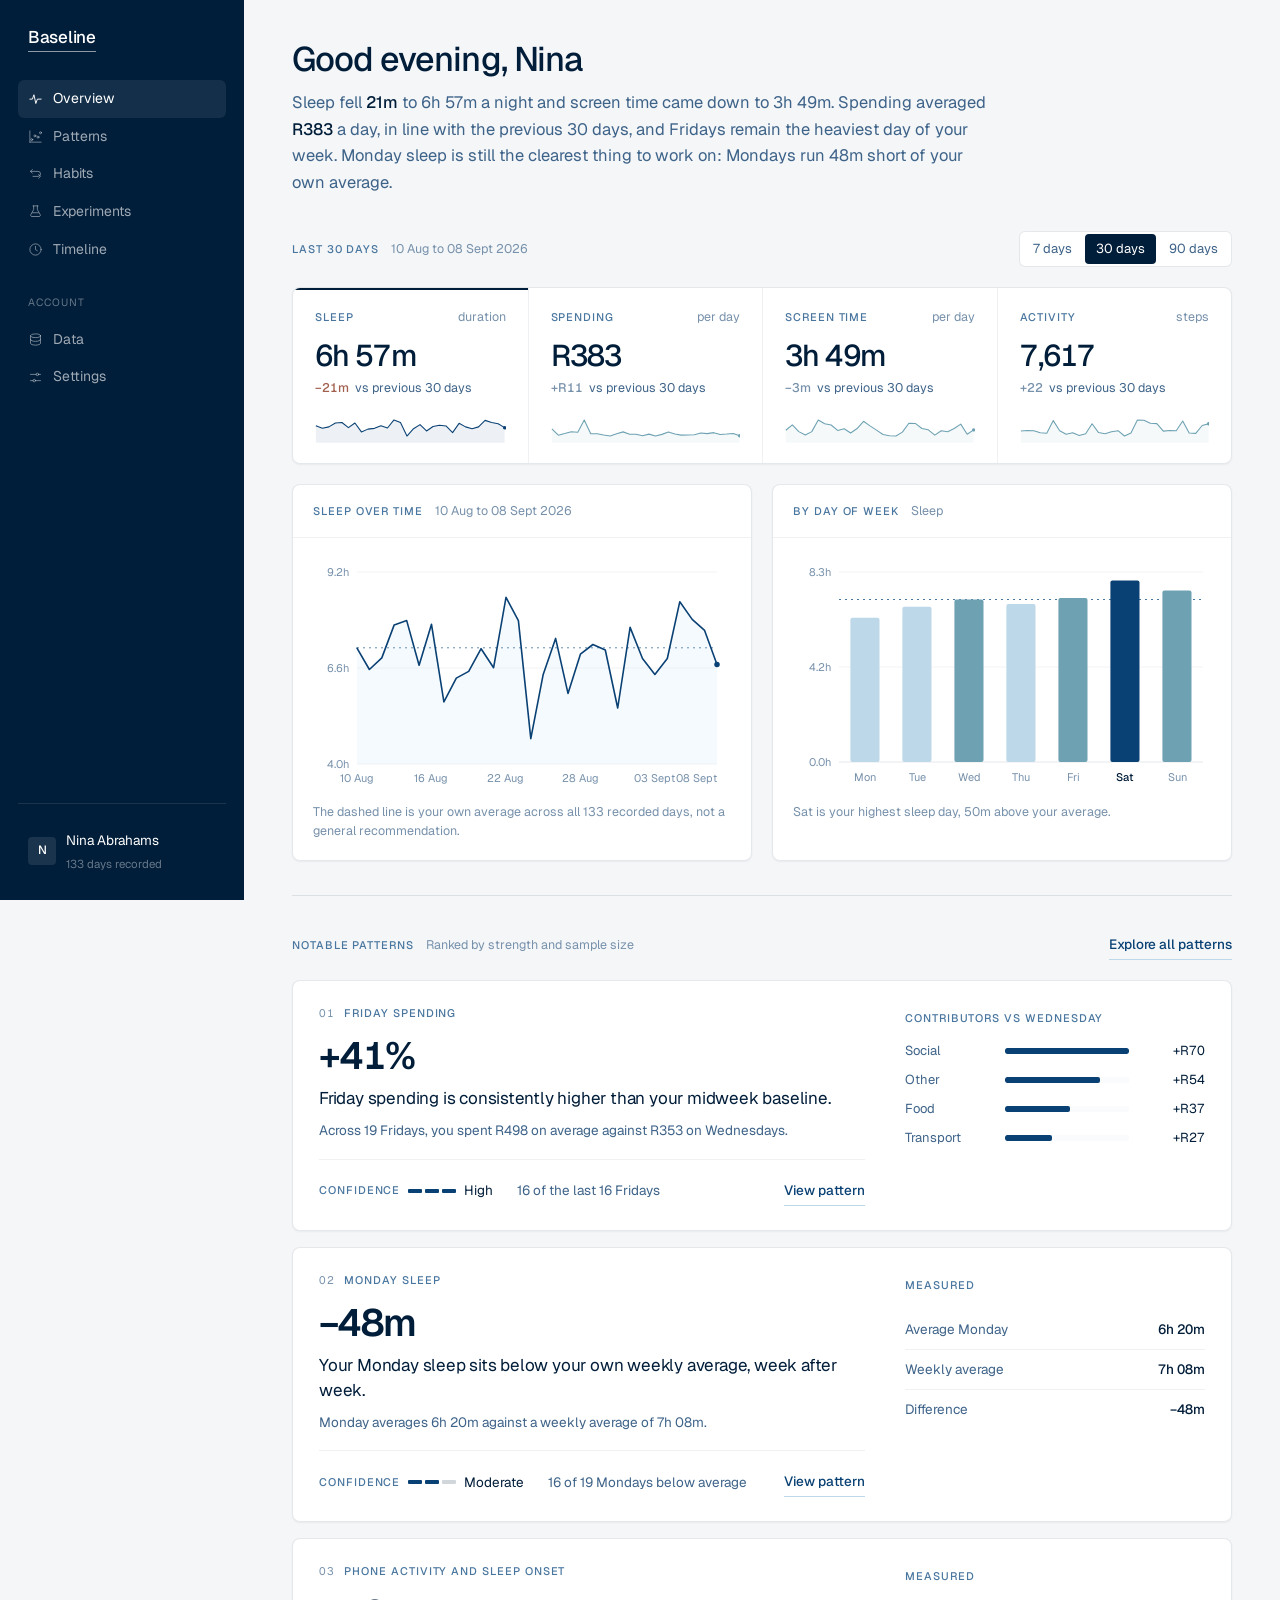
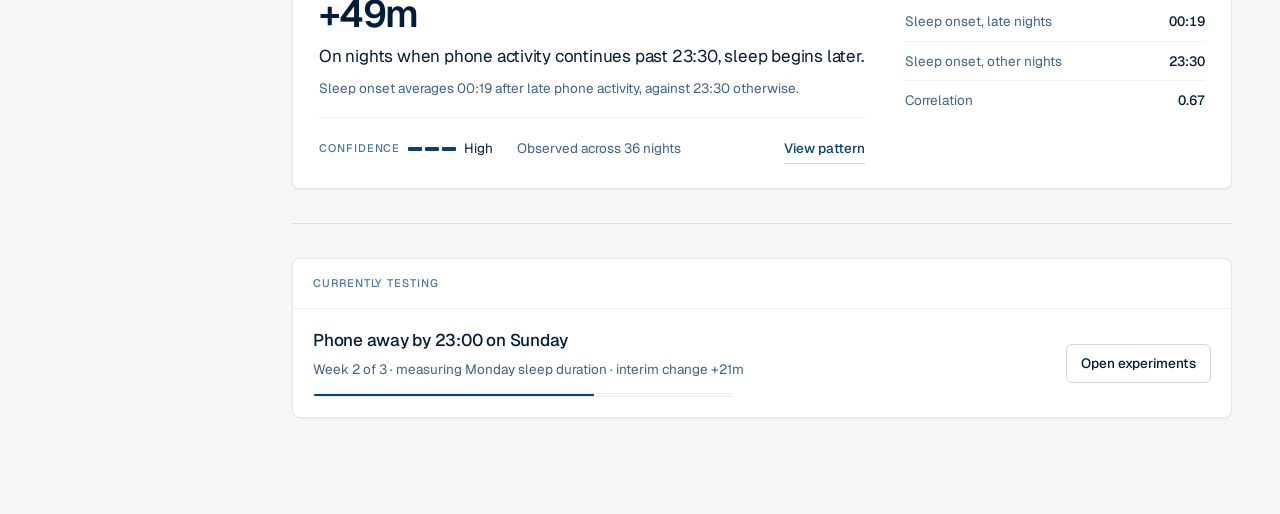
==== index.html @ b1efa405 "Remove AI dash formatting and update punctuation across application" ====
<!DOCTYPE html>
<html lang="en-ZA">
<head>
<meta charset="utf-8">
<meta name="viewport" content="width=device-width, initial-scale=1, viewport-fit=cover">
<title>Baseline</title>
<meta name="description" content="Baseline: a personal instrument for understanding your own behaviour.">
<meta name="theme-color" content="#001D39">
<link rel="icon" href="assets/favicon.svg" type="image/svg+xml">
<link rel="preconnect" href="https://fonts.googleapis.com">
<link rel="preconnect" href="https://fonts.gstatic.com" crossorigin>
<link href="https://fonts.googleapis.com/css2?family=Geist:wght@400;500;600;700&family=Inter:wght@400;500;600;700&display=swap" rel="stylesheet">
<link rel="stylesheet" href="css/tokens.css">
<link rel="stylesheet" href="css/base.css">
<link rel="stylesheet" href="css/components.css">
<link rel="stylesheet" href="css/responsive.css">
</head>
<body>
<a class="sr-only" href="#view">Skip to content</a>

<div class="app" id="app">
  <!-- navigation is inserted here -->
  <div class="workspace" id="workspace">
    <main class="view" id="view" tabindex="-1"></main>
  </div>
</div>

<script src="js/data.js"></script>
<script src="js/stats.js"></script>
<script src="js/charts.js"></script>
<script src="js/ui.js"></script>
<script src="js/views/overview.js"></script>
<script src="js/views/patterns.js"></script>
<script src="js/views/insight.js"></script>
<script src="js/views/habits.js"></script>
<script src="js/views/experiments.js"></script>
<script src="js/views/timeline.js"></script>
<script src="js/views/data.js"></script>
<script src="js/views/settings.js"></script>
<script src="js/app.js"></script>
</body>
</html>
---- css/tokens.css ----
/* Baseline: design tokens
 * One palette, one type family, four radii, two shadows.
 */

:root {
  /* Foundation ---------------------------------------------------------- */
  --navy:        #001D39;   /* navigation, primary text, strongest data */
  --deep:        #0A4174;   /* secondary strong, links, active states */
  --steel:       #49769F;   /* secondary text, axis labels */
  --teal:        #4E8EA2;   /* supporting data series */
  --mist:        #6EA2B3;   /* tertiary data, muted marks */
  --sky:         #7BBDE8;   /* primary chart accent, selection */
  --pale:        #BDD8E9;   /* fills, rest states, grid emphasis */

  /* Surfaces ------------------------------------------------------------ */
  --paper:       #F4F6F8;   /* workspace */
  --surface:     #FFFFFF;   /* panels */
  --surface-2:   #FAFBFC;   /* nested surfaces, table headers */
  --surface-ink: #001D39;   /* navigation shell */
  --surface-ink-2: #05294B; /* raised areas inside navigation */

  /* Text ---------------------------------------------------------------- */
  --text:        #001D39;
  --text-2:      #3E6389;
  --text-3:      #7791AB;
  --text-on-ink: #FFFFFF;
  --text-on-ink-2: rgba(255, 255, 255, 0.62);
  --text-on-ink-3: rgba(255, 255, 255, 0.40);

  /* Lines --------------------------------------------------------------- */
  --line:        rgba(0, 29, 57, 0.10);
  --line-soft:   rgba(0, 29, 57, 0.06);
  --line-strong: rgba(0, 29, 57, 0.18);
  --line-ink:    rgba(255, 255, 255, 0.10);

  /* Signal, used only for direction of change, never for decoration ----- */
  --signal-good: #2F7D6B;
  --signal-warn: #A2604E;

  /* Radii --------------------------------------------------------------- */
  --r-xs: 4px;
  --r-sm: 6px;
  --r-md: 8px;
  --r-lg: 10px;

  /* Depth --------------------------------------------------------------- */
  --shadow-1: 0 1px 2px rgba(0, 29, 57, 0.05);
  --shadow-2: 0 2px 10px rgba(0, 29, 57, 0.07);

  /* Spacing ------------------------------------------------------------- */
  --s1: 4px;  --s2: 8px;  --s3: 12px; --s4: 16px;
  --s5: 20px; --s6: 24px; --s7: 32px; --s8: 40px;
  --s9: 56px; --s10: 72px;

  /* Type ---------------------------------------------------------------- */
  --font: "Geist", "Inter", -apple-system, BlinkMacSystemFont, "Segoe UI", Roboto, Helvetica, Arial, sans-serif;

  /* Motion -------------------------------------------------------------- */
  --t-fast: 150ms cubic-bezier(0.2, 0, 0.2, 1);
  --t-base: 200ms cubic-bezier(0.2, 0, 0.2, 1);
  --t-slow: 250ms cubic-bezier(0.2, 0, 0.2, 1);

  /* Layout -------------------------------------------------------------- */
  --nav-w: 244px;
  --content-max: 1160px;
}

@media (prefers-reduced-motion: reduce) {
  :root { --t-fast: 1ms; --t-base: 1ms; --t-slow: 1ms; }
  * { animation: none !important; }
}
---- css/base.css ----
/* Baseline: reset, type scale, shell */

*, *::before, *::after { box-sizing: border-box; }

html, body { height: 100%; }

body {
  margin: 0;
  background: var(--paper);
  color: var(--text);
  font-family: var(--font);
  font-size: 15px;
  line-height: 1.55;
  font-weight: 400;
  -webkit-font-smoothing: antialiased;
  -moz-osx-font-smoothing: grayscale;
  font-feature-settings: "cv11" 1;
}

h1, h2, h3, h4 { margin: 0; font-weight: 500; letter-spacing: -0.018em; color: var(--text); }
p { margin: 0; }
a { color: inherit; text-decoration: none; }
button { font: inherit; color: inherit; }
ul { margin: 0; padding: 0; list-style: none; }

::selection { background: var(--pale); color: var(--navy); }

:focus-visible {
  outline: 2px solid var(--deep);
  outline-offset: 2px;
  border-radius: 2px;
}

/* Type scale ------------------------------------------------------------ */
.t-page      { font-size: 34px; line-height: 1.16; font-weight: 500; letter-spacing: -0.028em; }
.t-section   { font-size: 20px; line-height: 1.3; font-weight: 500; letter-spacing: -0.02em; }
.t-sub       { font-size: 17px; line-height: 1.4; font-weight: 500; letter-spacing: -0.014em; }
.t-body      { font-size: 15px; line-height: 1.6; }
.t-small     { font-size: 13.5px; line-height: 1.55; color: var(--text-2); }
.t-fine      { font-size: 12.5px; line-height: 1.5; color: var(--text-3); }

.t-label {
  font-size: 11px;
  font-weight: 500;
  letter-spacing: 0.085em;
  text-transform: uppercase;
  color: var(--steel);
}

.num { font-variant-numeric: tabular-nums; letter-spacing: -0.01em; }

.t-data-xl { font-size: 38px; line-height: 1.05; font-weight: 600; letter-spacing: -0.032em; font-variant-numeric: tabular-nums; }
.t-data-l  { font-size: 30px; line-height: 1.1;  font-weight: 500; letter-spacing: -0.028em; font-variant-numeric: tabular-nums; }
.t-data-m  { font-size: 22px; line-height: 1.2;  font-weight: 500; letter-spacing: -0.022em; font-variant-numeric: tabular-nums; }

.measure { max-width: 62ch; }
.muted  { color: var(--text-2); }
.fine   { color: var(--text-3); }

/* Wordmark -------------------------------------------------------------- */
/* The rule beneath the word is the brand: your own baseline, drawn. */
.wordmark {
  display: inline-flex;
  flex-direction: column;
  gap: 5px;
  font-weight: 500;
  font-size: 17px;
  letter-spacing: -0.015em;
  line-height: 1;
  color: var(--text-on-ink);
}
.wordmark span { display: block; }
.wordmark .rule {
  height: 1px;
  width: 100%;
  background: currentColor;
  opacity: 0.55;
}
.wordmark--ink { color: var(--navy); }
.wordmark--lg { font-size: 22px; }

/* Shell ----------------------------------------------------------------- */
.app {
  display: grid;
  grid-template-columns: var(--nav-w) 1fr;
  min-height: 100vh;
}

.workspace {
  min-width: 0;
  display: flex;
  flex-direction: column;
}

.view {
  padding: 40px 48px 96px;
  width: 100%;
  max-width: calc(var(--content-max) + 96px);
  margin: 0 auto;
}

/* Motion answers navigation only, state changes redraw without animating. */
.view--enter { animation: rise var(--t-slow) both; }

@keyframes rise {
  from { opacity: 0; transform: translateY(4px); }
  to   { opacity: 1; transform: none; }
}

.stack   { display: flex; flex-direction: column; }
.stack-2 > * + * { margin-top: var(--s2); }
.stack-3 > * + * { margin-top: var(--s3); }
.stack-4 > * + * { margin-top: var(--s4); }
.stack-6 > * + * { margin-top: var(--s6); }
.row { display: flex; align-items: center; gap: var(--s3); }
.row-between { display: flex; align-items: center; justify-content: space-between; gap: var(--s4); }
.wrap { flex-wrap: wrap; }
.grow { flex: 1 1 auto; min-width: 0; }
.sr-only {
  position: absolute; width: 1px; height: 1px; padding: 0; margin: -1px;
  overflow: hidden; clip: rect(0 0 0 0); white-space: nowrap; border: 0;
}
---- css/components.css ----
/* Baseline: components */

/* ============================================================ navigation */
.nav {
  background: var(--surface-ink);
  color: var(--text-on-ink);
  display: flex;
  flex-direction: column;
  padding: 26px 18px 20px;
  position: sticky;
  top: 0;
  height: 100vh;
}

.nav__brand {
  padding: 0 10px 24px;
  display: block;
}

.nav__group { margin-top: 4px; }
.nav__group + .nav__group { margin-top: 26px; }

.nav__grouplabel {
  font-size: 10.5px;
  letter-spacing: 0.1em;
  text-transform: uppercase;
  color: var(--text-on-ink-3);
  padding: 0 10px 10px;
}

.nav__item {
  display: flex;
  align-items: center;
  gap: 10px;
  padding: 8px 10px;
  border-radius: var(--r-sm);
  color: var(--text-on-ink-2);
  font-size: 14px;
  cursor: pointer;
  transition: color var(--t-fast), background var(--t-fast);
  position: relative;
}
.nav__item:hover { color: #fff; background: rgba(255, 255, 255, 0.05); }
.nav__item[aria-current="page"] { color: #fff; background: rgba(255, 255, 255, 0.08); }
.nav__item svg { width: 15px; height: 15px; flex: none; opacity: 0.75; }
.nav__item[aria-current="page"] svg { opacity: 1; }

.nav__foot {
  margin-top: auto;
  padding-top: 18px;
  border-top: 1px solid var(--line-ink);
}
.nav__user { display: flex; align-items: center; gap: 10px; padding: 6px 10px; }
.nav__avatar {
  width: 28px; height: 28px; flex: none;
  border-radius: var(--r-xs);
  background: rgba(255, 255, 255, 0.10);
  display: grid; place-items: center;
  font-size: 12px; font-weight: 500; color: #fff;
}
.nav__username { font-size: 13.5px; color: #fff; }
.nav__usermeta { font-size: 11.5px; color: var(--text-on-ink-3); }

/* mobile chrome, hidden on desktop */
.topbar, .tabbar, .sheet { display: none; }

/* =============================================================== header */
.page-head { margin-bottom: 36px; }
.page-head .t-page { margin-bottom: 10px; }
.page-head__lead { font-size: 16.5px; line-height: 1.6; color: var(--text-2); max-width: 64ch; }
.page-head__lead strong { font-weight: 500; color: var(--text); }

.section {
  padding-top: 34px;
  margin-top: 34px;
  border-top: 1px solid var(--line);
}
.section:first-of-type { border-top: 0; margin-top: 0; padding-top: 0; }
.section__head {
  display: flex;
  align-items: baseline;
  justify-content: space-between;
  gap: var(--s4);
  margin-bottom: 20px;
  flex-wrap: wrap;
}
.section__title { display: flex; align-items: baseline; gap: 12px; }
.section__note { font-size: 12.5px; color: var(--text-3); }

/* ============================================================== controls */
.segment {
  display: inline-flex;
  border: 1px solid var(--line);
  border-radius: var(--r-sm);
  background: var(--surface);
  padding: 2px;
  gap: 2px;
}
.segment button {
  border: 0; background: none; cursor: pointer;
  padding: 5px 11px;
  font-size: 13px;
  color: var(--text-2);
  border-radius: var(--r-xs);
  transition: background var(--t-fast), color var(--t-fast);
  white-space: nowrap;
}
.segment button:hover { color: var(--text); }
.segment button[aria-pressed="true"] { background: var(--navy); color: #fff; }

.btn {
  display: inline-flex; align-items: center; gap: 8px;
  padding: 8px 14px;
  border-radius: var(--r-sm);
  border: 1px solid var(--navy);
  background: var(--navy);
  color: #fff;
  font-size: 13.5px; font-weight: 500;
  cursor: pointer;
  transition: background var(--t-fast), border-color var(--t-fast), color var(--t-fast);
}
.btn:hover { background: #002a52; }
.btn--ghost { background: transparent; color: var(--text); border-color: var(--line-strong); }
.btn--ghost:hover { background: rgba(0, 29, 57, 0.04); border-color: var(--steel); }
.btn--quiet {
  background: none; border: 0; padding: 4px 0;
  color: var(--deep); font-size: 13.5px; font-weight: 500;
  border-bottom: 1px solid var(--pale);
  border-radius: 0;
}
.btn--quiet:hover { border-bottom-color: var(--deep); background: none; }
.btn[disabled] { opacity: 0.45; cursor: default; }
.btn svg { width: 14px; height: 14px; }

.select {
  appearance: none;
  border: 1px solid var(--line);
  background: var(--surface);
  border-radius: var(--r-sm);
  padding: 8px 32px 8px 12px;
  font-size: 14px;
  color: var(--text);
  cursor: pointer;
  background-image: url("data:image/svg+xml;charset=utf-8,%3Csvg xmlns='http://www.w3.org/2000/svg' width='12' height='12' viewBox='0 0 24 24' fill='none' stroke='%2349769F' stroke-width='2'%3E%3Cpath d='M6 9l6 6 6-6'/%3E%3C/svg%3E");
  background-repeat: no-repeat;
  background-position: right 11px center;
  transition: border-color var(--t-fast);
}
.select:hover { border-color: var(--steel); }

.input {
  border: 1px solid var(--line);
  background: var(--surface);
  border-radius: var(--r-sm);
  padding: 9px 12px;
  font-size: 14px;
  color: var(--text);
  width: 100%;
  transition: border-color var(--t-fast);
}
.input:focus { border-color: var(--deep); outline: none; }

.switch {
  position: relative; width: 34px; height: 20px; flex: none;
  border-radius: 10px; border: 1px solid var(--line-strong);
  background: var(--surface-2); cursor: pointer; padding: 0;
  transition: background var(--t-fast), border-color var(--t-fast);
}
.switch::after {
  content: ""; position: absolute; top: 2px; left: 2px;
  width: 14px; height: 14px; border-radius: 50%;
  background: var(--steel);
  transition: transform var(--t-fast), background var(--t-fast);
}
.switch[aria-checked="true"] { background: var(--navy); border-color: var(--navy); }
.switch[aria-checked="true"]::after { transform: translateX(14px); background: #fff; }

/* ================================================================ panels */
.panel {
  background: var(--surface);
  border: 1px solid var(--line);
  border-radius: var(--r-md);
  box-shadow: var(--shadow-1);
}
.panel__head {
  padding: 16px 20px;
  border-bottom: 1px solid var(--line-soft);
  display: flex; align-items: center; justify-content: space-between; gap: var(--s4);
  flex-wrap: wrap;
}
.panel__body { padding: 20px; }
.panel__foot {
  padding: 14px 20px;
  border-top: 1px solid var(--line-soft);
  background: var(--surface-2);
  border-radius: 0 0 var(--r-md) var(--r-md);
}

/* ============================================================== metrics */
.metrics {
  display: grid;
  grid-template-columns: repeat(4, 1fr);
  background: var(--surface);
  border: 1px solid var(--line);
  border-radius: var(--r-md);
  box-shadow: var(--shadow-1);
  overflow: hidden;
}
.metric {
  padding: 20px 22px 18px;
  border-left: 1px solid var(--line-soft);
  cursor: pointer;
  background: none;
  border-top: 0; border-right: 0; border-bottom: 0;
  text-align: left;
  transition: background var(--t-fast);
  position: relative;
}
.metric:first-child { border-left: 0; }
.metric:hover { background: var(--surface-2); }
.metric[aria-pressed="true"]::before {
  content: ""; position: absolute; inset: 0 0 auto 0; height: 2px; background: var(--navy);
}
.metric__label { display: flex; align-items: baseline; justify-content: space-between; gap: 8px; margin-bottom: 12px; }
.metric__value { margin-bottom: 6px; }
.metric__delta { font-size: 12.5px; color: var(--text-2); display: flex; align-items: center; gap: 6px; }
.metric__spark { margin-top: 14px; height: 34px; }

.delta { font-variant-numeric: tabular-nums; font-weight: 500; }
.delta--good { color: var(--signal-good); }
.delta--warn { color: var(--signal-warn); }
.delta--flat { color: var(--text-3); }

/* ============================================================== insights */
.insight {
  display: grid;
  grid-template-columns: 1fr 300px;
  gap: 40px;
  background: var(--surface);
  border: 1px solid var(--line);
  border-radius: var(--r-md);
  padding: 24px 26px;
  box-shadow: var(--shadow-1);
  transition: border-color var(--t-base), box-shadow var(--t-base);
}
.insight:hover { border-color: var(--line-strong); box-shadow: var(--shadow-2); }
.insight__index {
  display: flex; align-items: baseline; gap: 10px; margin-bottom: 14px;
}
.insight__no {
  font-size: 11px; font-variant-numeric: tabular-nums; color: var(--text-3);
  letter-spacing: 0.06em;
}
.insight__kicker {
  font-size: 11px; font-weight: 500; letter-spacing: 0.085em;
  text-transform: uppercase; color: var(--steel);
}
.insight__headline {
  display: flex; align-items: baseline; gap: 14px; margin-bottom: 10px; flex-wrap: wrap;
}
.insight__statement { font-size: 17px; line-height: 1.5; letter-spacing: -0.012em; max-width: 52ch; }
.insight__detail { font-size: 13.5px; color: var(--text-2); margin-top: 8px; max-width: 58ch; }
.insight__meta {
  margin-top: 18px; padding-top: 16px; border-top: 1px solid var(--line-soft);
  display: flex; align-items: center; gap: 24px; flex-wrap: wrap;
}
.insight__aside { display: flex; flex-direction: column; justify-content: space-between; gap: 16px; }

.contrib { display: grid; gap: 9px; }
.contrib__row {
  display: grid;
  grid-template-columns: 88px 1fr 64px;
  align-items: center;
  gap: 12px;
  font-size: 13px;
}
.contrib__label { color: var(--text-2); }
.contrib__track { height: 6px; background: var(--surface-2); border-radius: 2px; position: relative; overflow: hidden; }
.contrib__bar { position: absolute; top: 0; bottom: 0; border-radius: 2px; transition: width var(--t-slow); }
.contrib__bar--up { background: var(--deep); }
.contrib__bar--down { background: var(--pale); }
.contrib__value { text-align: right; font-variant-numeric: tabular-nums; color: var(--text); }

.confidence { display: flex; align-items: center; gap: 8px; }
.confidence__bars { display: flex; gap: 3px; }
.confidence__bars i {
  width: 14px; height: 4px; border-radius: 1px; background: var(--line-strong); display: block;
}
.confidence__bars i.on { background: var(--deep); }

.datarow { display: grid; gap: 0; }
.datarow__item {
  display: flex; align-items: baseline; justify-content: space-between; gap: 16px;
  padding: 9px 0; border-bottom: 1px solid var(--line-soft);
  font-size: 13.5px;
}
.datarow__item:last-child { border-bottom: 0; }
.datarow__item dt { color: var(--text-2); }
.datarow__item dd { margin: 0; font-variant-numeric: tabular-nums; font-weight: 500; }

/* ================================================================= grids */
.grid-2 { display: grid; grid-template-columns: 1fr 1fr; gap: 20px; }
.grid-3 { display: grid; grid-template-columns: repeat(3, 1fr); gap: 20px; }
.grid-side { display: grid; grid-template-columns: minmax(0, 1fr) 320px; gap: 24px; align-items: start; }
.grid-explorer { display: grid; grid-template-columns: minmax(0, 1fr) 300px; gap: 24px; align-items: start; }

/* ================================================================ badges */
.badge {
  display: inline-flex; align-items: center; gap: 6px;
  font-size: 11.5px; font-weight: 500;
  padding: 3px 8px;
  border-radius: var(--r-xs);
  border: 1px solid var(--line);
  color: var(--text-2);
  background: var(--surface-2);
  letter-spacing: 0.01em;
}
.badge--live { border-color: rgba(10, 65, 116, 0.28); color: var(--deep); background: rgba(123, 189, 232, 0.12); }
.badge--done { border-color: var(--line); color: var(--text-3); }
.dot { width: 6px; height: 6px; border-radius: 50%; background: var(--sky); display: block; }
.dot--live { background: var(--deep); }
.dot--idle { background: var(--pale); }

/* ================================================================ tables */
.table { width: 100%; border-collapse: collapse; font-size: 13.5px; }
.table th {
  text-align: left; font-weight: 500; color: var(--steel);
  font-size: 11px; letter-spacing: 0.085em; text-transform: uppercase;
  padding: 0 16px 10px 0; border-bottom: 1px solid var(--line);
}
.table td { padding: 12px 16px 12px 0; border-bottom: 1px solid var(--line-soft); vertical-align: middle; }
.table tr:last-child td { border-bottom: 0; }
.table td:last-child, .table th:last-child { padding-right: 0; text-align: right; }
.table tbody tr { cursor: pointer; transition: background var(--t-fast); }
.table tbody tr:hover { background: var(--surface-2); }
.table .num { font-variant-numeric: tabular-nums; }

/* ============================================================== timeline */
.timeline { position: relative; padding-left: 96px; }
.timeline::before {
  content: ""; position: absolute; left: 78px; top: 6px; bottom: 6px;
  width: 1px; background: var(--line);
}
.tl-item { position: relative; padding: 0 0 26px; }
.tl-item:last-child { padding-bottom: 0; }
.tl-item__time {
  position: absolute; left: -96px; top: -1px; width: 62px; text-align: right;
  font-size: 13px; font-variant-numeric: tabular-nums; color: var(--text-2);
}
.tl-item__mark {
  position: absolute; left: -22px; top: 6px;
  width: 7px; height: 7px; border-radius: 50%;
  background: var(--surface); border: 1.5px solid var(--steel);
}
.tl-item--sleep .tl-item__mark { border-color: var(--navy); background: var(--navy); }
.tl-item--phone .tl-item__mark { border-color: var(--sky); }
.tl-item--spend .tl-item__mark { border-color: var(--teal); }
.tl-item--work  .tl-item__mark { border-color: var(--steel); }
.tl-item--move  .tl-item__mark { border-color: var(--mist); }
.tl-item__label { font-size: 15px; font-weight: 500; letter-spacing: -0.01em; }
.tl-item__note { font-size: 13px; color: var(--text-2); margin-top: 2px; }
.tl-gap { font-size: 12px; color: var(--text-3); padding: 0 0 26px; position: relative; }

.daypicker { display: flex; gap: 6px; overflow-x: auto; padding-bottom: 4px; }
.daypicker button {
  border: 1px solid var(--line); background: var(--surface); cursor: pointer;
  border-radius: var(--r-sm); padding: 8px 12px; min-width: 62px;
  display: flex; flex-direction: column; gap: 3px; align-items: center;
  transition: border-color var(--t-fast), background var(--t-fast);
}
.daypicker button:hover { border-color: var(--steel); }
.daypicker button[aria-pressed="true"] { background: var(--navy); border-color: var(--navy); color: #fff; }
.daypicker__dow { font-size: 11px; letter-spacing: 0.06em; text-transform: uppercase; color: var(--text-3); }
.daypicker button[aria-pressed="true"] .daypicker__dow { color: rgba(255,255,255,0.6); }
.daypicker__date { font-size: 14px; font-variant-numeric: tabular-nums; }

/* ============================================================ experiments */
.exp { border: 1px solid var(--line); border-radius: var(--r-md); background: var(--surface); box-shadow: var(--shadow-1); }
.exp__head { padding: 20px 22px 16px; }
.exp__body { padding: 0 22px 20px; }
.exp__foot { padding: 14px 22px; border-top: 1px solid var(--line-soft); background: var(--surface-2); border-radius: 0 0 var(--r-md) var(--r-md); display: flex; justify-content: space-between; align-items: center; gap: 16px; flex-wrap: wrap; }
.progress { height: 4px; background: var(--surface-2); border-radius: 2px; overflow: hidden; border: 1px solid var(--line-soft); }
.progress span { display: block; height: 100%; background: var(--deep); transition: width var(--t-slow); }

.habit {
  display: grid; grid-template-columns: minmax(0, 1fr) auto; gap: 24px; align-items: center;
  padding: 18px 0; border-bottom: 1px solid var(--line-soft);
}
.habit:last-child { border-bottom: 0; }
.habit__strip { display: flex; gap: 3px; }
.habit__strip i { width: 7px; height: 18px; border-radius: 1px; background: var(--surface-2); border: 1px solid var(--line-soft); display: block; }
.habit__strip i.on { background: var(--deep); border-color: var(--deep); }
.habit__strip i.weekend { opacity: 0.55; }

/* ============================================================ empty state */
.empty {
  border: 1px dashed var(--line-strong);
  border-radius: var(--r-md);
  padding: 40px 32px;
  background: var(--surface-2);
  max-width: 56ch;
}
.empty h3 { font-size: 16px; margin-bottom: 8px; }

/* ============================================================== sources */
.source {
  display: grid; grid-template-columns: minmax(0,1fr) 140px 120px 90px; gap: 20px; align-items: center;
  padding: 16px 0; border-bottom: 1px solid var(--line-soft);
}
.source:last-child { border-bottom: 0; }
.source__name { font-size: 14.5px; font-weight: 500; }
.source__meta { font-size: 12.5px; color: var(--text-3); margin-top: 2px; }
.coverage { height: 4px; background: var(--surface-2); border: 1px solid var(--line-soft); border-radius: 2px; overflow: hidden; }
.coverage span { display: block; height: 100%; background: var(--mist); }

/* ============================================================== settings */
.field { display: grid; grid-template-columns: 240px minmax(0, 1fr); gap: 32px; padding: 20px 0; border-bottom: 1px solid var(--line-soft); align-items: start; }
.field:last-child { border-bottom: 0; }
.field__label { font-size: 14px; font-weight: 500; }
.field__help { font-size: 13px; color: var(--text-2); margin-top: 4px; max-width: 44ch; }
---- css/responsive.css ----
/* Baseline: charts + responsive */

.chart { width: 100%; }
.chart svg { display: block; width: 100%; }
.chart text { font-family: var(--font); }
.chart-legend { display: flex; gap: 18px; flex-wrap: wrap; font-size: 12.5px; color: var(--text-2); margin-top: 12px; }
.chart-legend i { width: 10px; height: 2px; display: inline-block; vertical-align: middle; margin-right: 7px; }
.chart-note { font-size: 12.5px; color: var(--text-3); margin-top: 12px; }

.tooltip {
  position: fixed;
  z-index: 60;
  background: var(--navy);
  color: #fff;
  border-radius: var(--r-sm);
  padding: 8px 10px;
  font-size: 12px;
  line-height: 1.45;
  pointer-events: none;
  opacity: 0;
  transform: translate(-50%, -100%);
  transition: opacity var(--t-fast);
  box-shadow: var(--shadow-2);
  white-space: nowrap;
}
.tooltip.on { opacity: 1; }
.tooltip b { font-weight: 500; font-variant-numeric: tabular-nums; }
.tooltip span { color: rgba(255, 255, 255, 0.6); }

/* ------------------------------------------------------------- tablet */
@media (max-width: 1080px) {
  :root { --nav-w: 76px; }
  .nav { padding: 24px 12px 18px; align-items: center; }
  .nav__brand { padding: 0 0 22px; }
  .nav__brand .wordmark span { display: none; }
  .nav__brand .wordmark::before {
    content: "B";
    font-size: 19px; font-weight: 500; letter-spacing: -0.02em;
    padding-bottom: 5px;
    border-bottom: 1px solid currentColor;
    opacity: 0.92;
  }
  .nav__grouplabel { display: none; }
  .nav__item { justify-content: center; padding: 10px; }
  .nav__item span { display: none; }
  .nav__item svg { width: 17px; height: 17px; }
  .nav__user { padding: 6px 0; }
  .nav__userinfo { display: none; }
  .view { padding: 32px 28px 96px; }
  .insight { grid-template-columns: 1fr; gap: 24px; }
  .grid-side, .grid-explorer { grid-template-columns: 1fr; }
  .grid-3 { grid-template-columns: 1fr 1fr; }
  .source { grid-template-columns: minmax(0,1fr) 110px 80px; }
  .source__coverage { display: none; }
}

/* ------------------------------------------------------------- mobile */
@media (max-width: 720px) {
  .app { grid-template-columns: 1fr; }
  .nav { display: none; }

  .topbar {
    display: flex; align-items: center; justify-content: space-between;
    padding: 14px 20px;
    background: var(--surface-ink);
    color: #fff;
    position: sticky; top: 0; z-index: 40;
  }
  .topbar__meta { font-size: 12px; color: var(--text-on-ink-3); }

  .tabbar {
    display: grid;
    grid-template-columns: repeat(5, 1fr);
    position: fixed; left: 0; right: 0; bottom: 0; z-index: 50;
    background: rgba(255, 255, 255, 0.96);
    backdrop-filter: blur(8px);
    border-top: 1px solid var(--line);
    padding-bottom: env(safe-area-inset-bottom);
  }
  .tabbar button {
    background: none; border: 0; cursor: pointer;
    padding: 10px 4px 12px;
    display: flex; flex-direction: column; align-items: center; gap: 4px;
    color: var(--text-3); font-size: 10.5px;
  }
  .tabbar button svg { width: 18px; height: 18px; }
  .tabbar button[aria-current="page"] { color: var(--navy); }

  .sheet {
    display: block;
    position: fixed; inset: 0; z-index: 60;
    background: rgba(0, 29, 57, 0.28);
    opacity: 0; pointer-events: none;
    transition: opacity var(--t-base);
  }
  .sheet.on { opacity: 1; pointer-events: auto; }
  .sheet__panel {
    position: absolute; left: 0; right: 0; bottom: 0;
    background: var(--surface);
    border-radius: var(--r-lg) var(--r-lg) 0 0;
    padding: 20px 20px calc(24px + env(safe-area-inset-bottom));
    transform: translateY(12px);
    transition: transform var(--t-base);
  }
  .sheet.on .sheet__panel { transform: none; }
  .sheet__item {
    display: flex; align-items: center; gap: 12px;
    padding: 14px 4px; border-bottom: 1px solid var(--line-soft);
    font-size: 15px; cursor: pointer;
  }
  .sheet__item:last-child { border-bottom: 0; }
  .sheet__item svg { width: 16px; height: 16px; color: var(--steel); }

  .view { padding: 24px 20px 104px; }
  .t-page { font-size: 27px; }
  .page-head { margin-bottom: 26px; }
  .page-head__lead { font-size: 15px; }
  .section { margin-top: 28px; padding-top: 28px; }

  .metrics { grid-template-columns: 1fr 1fr; }
  .metric { padding: 16px; border-top: 1px solid var(--line-soft); }
  .metric:nth-child(-n+2) { border-top: 0; }
  .metric:nth-child(odd) { border-left: 0; }
  .t-data-xl { font-size: 27px; }
  .t-data-l { font-size: 24px; }

  .grid-2, .grid-3 { grid-template-columns: 1fr; gap: 16px; }
  .insight { padding: 20px; gap: 20px; }
  .insight__statement { font-size: 15.5px; }
  .contrib__row { grid-template-columns: 76px 1fr 60px; font-size: 12.5px; }

  .timeline { padding-left: 62px; }
  .timeline::before { left: 48px; }
  .tl-item__time { left: -62px; width: 40px; font-size: 12px; }
  .tl-item__mark { left: -18px; }

  .field { grid-template-columns: 1fr; gap: 10px; }
  .source { grid-template-columns: minmax(0,1fr) 80px; }
  .source__sync { display: none; }
  .panel__body { padding: 16px; }
  .table th:nth-child(3), .table td:nth-child(3) { display: none; }
}
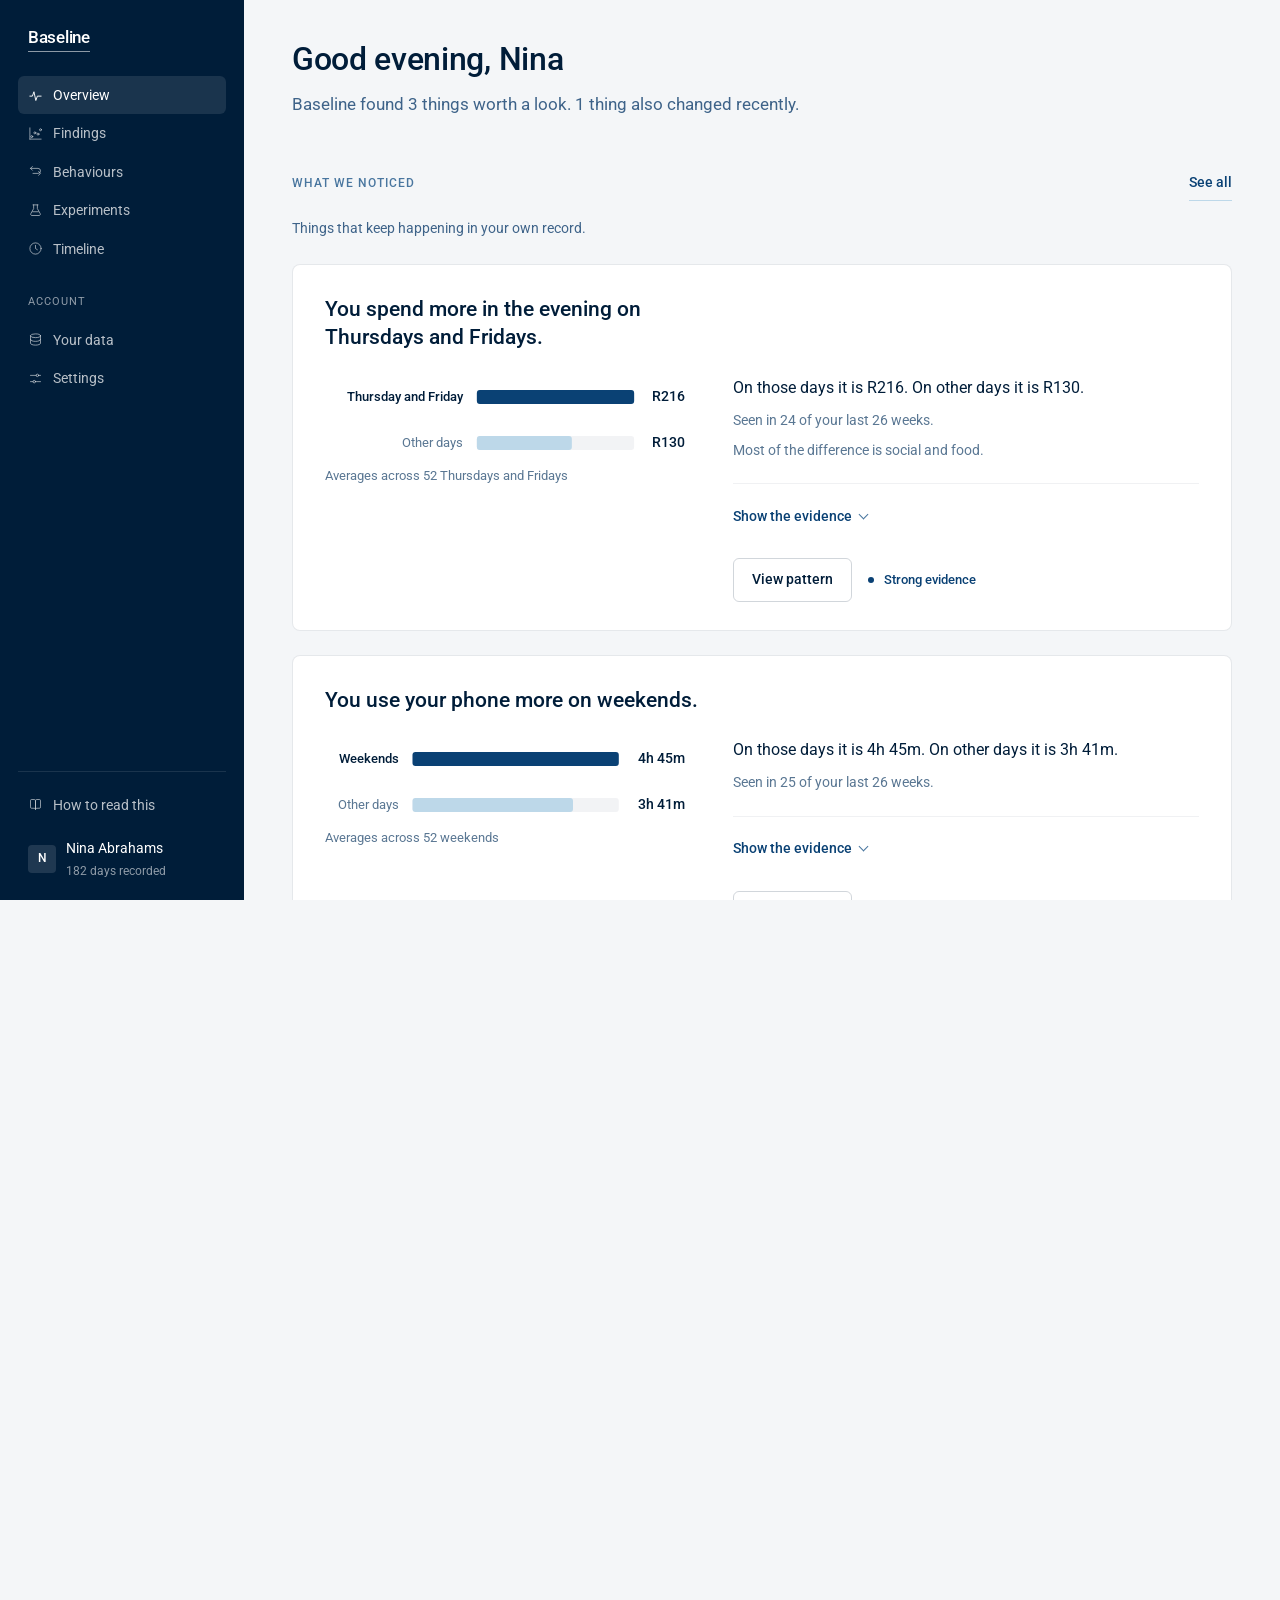
==== commit f4d3bd2f: "Fix layout fault for stacked label, value and note components and strengthen layout audit" ====
--- a/index.html
+++ b/index.html
@@ -4,12 +4,12 @@
 <meta charset="utf-8">
 <meta name="viewport" content="width=device-width, initial-scale=1, viewport-fit=cover">
 <title>Baseline</title>
-<meta name="description" content="Baseline: a personal instrument for understanding your own behaviour.">
+<meta name="description" content="Baseline. A personal instrument for understanding your own behaviour.">
 <meta name="theme-color" content="#001D39">
 <link rel="icon" href="assets/favicon.svg" type="image/svg+xml">
 <link rel="preconnect" href="https://fonts.googleapis.com">
 <link rel="preconnect" href="https://fonts.gstatic.com" crossorigin>
-<link href="https://fonts.googleapis.com/css2?family=Geist:wght@400;500;600;700&family=Inter:wght@400;500;600;700&display=swap" rel="stylesheet">
+<link href="https://fonts.googleapis.com/css2?family=Roboto:wght@400;500;700&display=swap" rel="stylesheet">
 <link rel="stylesheet" href="css/tokens.css">
 <link rel="stylesheet" href="css/base.css">
 <link rel="stylesheet" href="css/components.css">
@@ -26,17 +26,22 @@
 </div>
 
 <script src="js/data.js"></script>
+<script src="js/analysis.js"></script>
+<script src="js/patterns.js"></script>
+<script src="js/charts.js"></script>
 <script src="js/stats.js"></script>
-<script src="js/charts.js"></script>
+<script src="js/explain.js"></script>
+<script src="js/experiments.js"></script>
 <script src="js/ui.js"></script>
 <script src="js/views/overview.js"></script>
 <script src="js/views/patterns.js"></script>
-<script src="js/views/insight.js"></script>
+<script src="js/views/pattern.js"></script>
 <script src="js/views/habits.js"></script>
 <script src="js/views/experiments.js"></script>
 <script src="js/views/timeline.js"></script>
 <script src="js/views/data.js"></script>
 <script src="js/views/settings.js"></script>
+<script src="js/views/guide.js"></script>
 <script src="js/app.js"></script>
 </body>
 </html>
--- a/css/tokens.css
+++ b/css/tokens.css
@@ -1,4 +1,4 @@
-/* Baseline: design tokens
+/* Baseline. design tokens
  * One palette, one type family, four radii, two shadows.
  */
 
@@ -22,16 +22,19 @@
   /* Text ---------------------------------------------------------------- */
   --text:        #001D39;
   --text-2:      #3E6389;
-  --text-3:      #7791AB;
+  --text-3:      #5A7793;   /* 4.6:1 on white, passes AA at small sizes */
   --text-on-ink: #FFFFFF;
-  --text-on-ink-2: rgba(255, 255, 255, 0.62);
-  --text-on-ink-3: rgba(255, 255, 255, 0.40);
+  --text-on-ink-2: rgba(255, 255, 255, 0.72);
+  --text-on-ink-3: rgba(255, 255, 255, 0.56);
 
   /* Lines --------------------------------------------------------------- */
   --line:        rgba(0, 29, 57, 0.10);
   --line-soft:   rgba(0, 29, 57, 0.06);
   --line-strong: rgba(0, 29, 57, 0.18);
   --line-ink:    rgba(255, 255, 255, 0.10);
+
+  /* Tracks, the unfilled part of a bar, dark enough to read ------------- */
+  --track:       #E4EAF1;
 
   /* Signal, used only for direction of change, never for decoration ----- */
   --signal-good: #2F7D6B;
@@ -47,13 +50,15 @@
   --shadow-1: 0 1px 2px rgba(0, 29, 57, 0.05);
   --shadow-2: 0 2px 10px rgba(0, 29, 57, 0.07);
 
-  /* Spacing ------------------------------------------------------------- */
+  /* Spacing. Sections sit further apart than they used to, because the
+     answer to a crowded page is room, not smaller type. */
   --s1: 4px;  --s2: 8px;  --s3: 12px; --s4: 16px;
   --s5: 20px; --s6: 24px; --s7: 32px; --s8: 40px;
   --s9: 56px; --s10: 72px;
+  --section-gap: 56px;
 
   /* Type ---------------------------------------------------------------- */
-  --font: "Geist", "Inter", -apple-system, BlinkMacSystemFont, "Segoe UI", Roboto, Helvetica, Arial, sans-serif;
+  --font: "Roboto", -apple-system, BlinkMacSystemFont, "Segoe UI", Helvetica, Arial, sans-serif;
 
   /* Motion -------------------------------------------------------------- */
   --t-fast: 150ms cubic-bezier(0.2, 0, 0.2, 1);
@@ -67,5 +72,5 @@
 
 @media (prefers-reduced-motion: reduce) {
   :root { --t-fast: 1ms; --t-base: 1ms; --t-slow: 1ms; }
-  * { animation: none !important; }
+  * { animation: none !important; transition: none !important; }
 }
--- a/css/base.css
+++ b/css/base.css
@@ -1,4 +1,4 @@
-/* Baseline: reset, type scale, shell */
+/* Baseline. reset, type scale, shell */
 
 *, *::before, *::after { box-sizing: border-box; }
 
@@ -10,18 +10,19 @@
   color: var(--text);
   font-family: var(--font);
   font-size: 15px;
-  line-height: 1.55;
+  line-height: 1.6;
   font-weight: 400;
   -webkit-font-smoothing: antialiased;
   -moz-osx-font-smoothing: grayscale;
-  font-feature-settings: "cv11" 1;
 }
 
-h1, h2, h3, h4 { margin: 0; font-weight: 500; letter-spacing: -0.018em; color: var(--text); }
+h1, h2, h3, h4 { margin: 0; font-weight: 500; letter-spacing: 0; color: var(--text); }
 p { margin: 0; }
 a { color: inherit; text-decoration: none; }
 button { font: inherit; color: inherit; }
-ul { margin: 0; padding: 0; list-style: none; }
+table { border-collapse: collapse; }
+ul, ol { margin: 0; padding: 0; list-style: none; }
+figure { margin: 0; }
 
 ::selection { background: var(--pale); color: var(--navy); }
 
@@ -30,30 +31,33 @@
   outline-offset: 2px;
   border-radius: 2px;
 }
+/* Chart marks sit on a light ground; the focus ring needs to read there too. */
+svg [tabindex]:focus-visible { outline: 2px solid var(--navy); outline-offset: 1px; }
 
-/* Type scale ------------------------------------------------------------ */
-.t-page      { font-size: 34px; line-height: 1.16; font-weight: 500; letter-spacing: -0.028em; }
-.t-section   { font-size: 20px; line-height: 1.3; font-weight: 500; letter-spacing: -0.02em; }
-.t-sub       { font-size: 17px; line-height: 1.4; font-weight: 500; letter-spacing: -0.014em; }
-.t-body      { font-size: 15px; line-height: 1.6; }
-.t-small     { font-size: 13.5px; line-height: 1.55; color: var(--text-2); }
-.t-fine      { font-size: 12.5px; line-height: 1.5; color: var(--text-3); }
+/* Type scale. Roboto sets a little tighter and a little larger on the body
+   than the previous face, so tracking is left alone and sizes step up
+   slightly. Nothing below 12.5px appears anywhere in the product. */
+.t-page      { font-size: 32px; line-height: 1.2; font-weight: 500; letter-spacing: -0.01em; }
+.t-section   { font-size: 21px; line-height: 1.35; font-weight: 500; letter-spacing: 0; }
+.t-sub       { font-size: 17px; line-height: 1.45; font-weight: 500; letter-spacing: 0; }
+.t-body      { font-size: 15px; line-height: 1.65; }
+.t-small     { font-size: 14px; line-height: 1.6; color: var(--text-2); }
+.t-fine      { font-size: 12.5px; line-height: 1.55; color: var(--text-3); }
 
 .t-label {
-  font-size: 11px;
+  font-size: 11.5px;
   font-weight: 500;
   letter-spacing: 0.085em;
   text-transform: uppercase;
   color: var(--steel);
 }
 
-.num { font-variant-numeric: tabular-nums; letter-spacing: -0.01em; }
+.num { font-variant-numeric: tabular-nums; }
 
-.t-data-xl { font-size: 38px; line-height: 1.05; font-weight: 600; letter-spacing: -0.032em; font-variant-numeric: tabular-nums; }
-.t-data-l  { font-size: 30px; line-height: 1.1;  font-weight: 500; letter-spacing: -0.028em; font-variant-numeric: tabular-nums; }
-.t-data-m  { font-size: 22px; line-height: 1.2;  font-weight: 500; letter-spacing: -0.022em; font-variant-numeric: tabular-nums; }
+.t-data-m  { font-size: 23px; line-height: 1.25; font-weight: 500; letter-spacing: -0.008em; font-variant-numeric: tabular-nums; }
 
 .measure { max-width: 62ch; }
+.num-col { text-align: right; }
 .muted  { color: var(--text-2); }
 .fine   { color: var(--text-3); }
 
@@ -77,7 +81,6 @@
   opacity: 0.55;
 }
 .wordmark--ink { color: var(--navy); }
-.wordmark--lg { font-size: 22px; }
 
 /* Shell ----------------------------------------------------------------- */
 .app {
@@ -108,10 +111,8 @@
 }
 
 .stack   { display: flex; flex-direction: column; }
-.stack-2 > * + * { margin-top: var(--s2); }
-.stack-3 > * + * { margin-top: var(--s3); }
-.stack-4 > * + * { margin-top: var(--s4); }
-.stack-6 > * + * { margin-top: var(--s6); }
+.stack-4 > * + * { margin-top: 20px; }
+.stack-5 > * + * { margin-top: 24px; }
 .row { display: flex; align-items: center; gap: var(--s3); }
 .row-between { display: flex; align-items: center; justify-content: space-between; gap: var(--s4); }
 .wrap { flex-wrap: wrap; }
--- a/css/components.css
+++ b/css/components.css
@@ -1,4 +1,4 @@
-/* Baseline: components */
+/* Baseline. components */
 
 /* ============================================================ navigation */
 .nav {
@@ -10,16 +10,12 @@
   position: sticky;
   top: 0;
   height: 100vh;
-}
-
-.nav__brand {
-  padding: 0 10px 24px;
-  display: block;
-}
-
-.nav__group { margin-top: 4px; }
+  min-height: 0;
+}
+.nav__brand { padding: 0 10px 24px; display: block; flex: none; }
+.nav__scroll { flex: 1 1 auto; min-height: 0; overflow-y: auto; overflow-x: hidden; }
+
 .nav__group + .nav__group { margin-top: 26px; }
-
 .nav__grouplabel {
   font-size: 10.5px;
   letter-spacing: 0.1em;
@@ -39,40 +35,50 @@
   cursor: pointer;
   transition: color var(--t-fast), background var(--t-fast);
   position: relative;
-}
-.nav__item:hover { color: #fff; background: rgba(255, 255, 255, 0.05); }
-.nav__item[aria-current="page"] { color: #fff; background: rgba(255, 255, 255, 0.08); }
-.nav__item svg { width: 15px; height: 15px; flex: none; opacity: 0.75; }
+  background: none;
+  border: 0;
+  width: 100%;
+  text-align: left;
+}
+.nav__item:hover { color: #fff; background: rgba(255, 255, 255, 0.06); }
+.nav__item[aria-current="page"] { color: #fff; background: rgba(255, 255, 255, 0.10); }
+.nav__item svg { width: 15px; height: 15px; flex: none; opacity: 0.8; }
 .nav__item[aria-current="page"] svg { opacity: 1; }
+.nav__item--guide { margin-bottom: 6px; }
 
 .nav__foot {
+  flex: none;
   margin-top: auto;
-  padding-top: 18px;
+  padding-top: 14px;
   border-top: 1px solid var(--line-ink);
 }
-.nav__user { display: flex; align-items: center; gap: 10px; padding: 6px 10px; }
+.nav__user { display: flex; align-items: center; gap: 10px; padding: 8px 10px 0; }
 .nav__avatar {
   width: 28px; height: 28px; flex: none;
   border-radius: var(--r-xs);
-  background: rgba(255, 255, 255, 0.10);
+  background: rgba(255, 255, 255, 0.12);
   display: grid; place-items: center;
   font-size: 12px; font-weight: 500; color: #fff;
 }
-.nav__username { font-size: 13.5px; color: #fff; }
-.nav__usermeta { font-size: 11.5px; color: var(--text-on-ink-3); }
+.nav__userinfo { min-width: 0; display: flex; flex-direction: column; gap: 2px; }
+.nav__userinfo > span,
+.nav__userinfo > * { display: block; }
+.nav__username { font-size: 13.5px; color: #fff; display: block; }
+.nav__usermeta { font-size: 11.5px; color: var(--text-on-ink-3); display: block; }
 
 /* mobile chrome, hidden on desktop */
 .topbar, .tabbar, .sheet { display: none; }
 
 /* =============================================================== header */
-.page-head { margin-bottom: 36px; }
-.page-head .t-page { margin-bottom: 10px; }
-.page-head__lead { font-size: 16.5px; line-height: 1.6; color: var(--text-2); max-width: 64ch; }
+.page-head { margin-bottom: 48px; }
+.page-head .t-page { margin-bottom: 12px; }
+.page-head__lead { font-size: 17px; line-height: 1.65; color: var(--text-2); max-width: 54ch; }
+.page-head__visual { margin-top: 30px; max-width: 520px; }
 .page-head__lead strong { font-weight: 500; color: var(--text); }
 
 .section {
-  padding-top: 34px;
-  margin-top: 34px;
+  padding-top: var(--section-gap);
+  margin-top: var(--section-gap);
   border-top: 1px solid var(--line);
 }
 .section:first-of-type { border-top: 0; margin-top: 0; padding-top: 0; }
@@ -81,11 +87,18 @@
   align-items: baseline;
   justify-content: space-between;
   gap: var(--s4);
-  margin-bottom: 20px;
+  margin-bottom: 16px;
   flex-wrap: wrap;
 }
-.section__title { display: flex; align-items: baseline; gap: 12px; }
+.section__title { display: flex; align-items: baseline; gap: 12px; flex-wrap: wrap; }
 .section__note { font-size: 12.5px; color: var(--text-3); }
+.section__controls { display: flex; align-items: center; gap: var(--s3); flex-wrap: wrap; }
+.section__lead {
+  font-size: 14px; line-height: 1.65; color: var(--text-2);
+  max-width: 64ch; margin-bottom: 24px;
+}
+
+.backlink { display: inline-block; margin-bottom: 22px; }
 
 /* ============================================================== controls */
 .segment {
@@ -98,8 +111,9 @@
 }
 .segment button {
   border: 0; background: none; cursor: pointer;
-  padding: 5px 11px;
-  font-size: 13px;
+  padding: 8px 14px;
+  min-height: 36px;
+  font-size: 13.5px;
   color: var(--text-2);
   border-radius: var(--r-xs);
   transition: background var(--t-fast), color var(--t-fast);
@@ -109,24 +123,29 @@
 .segment button[aria-pressed="true"] { background: var(--navy); color: #fff; }
 
 .btn {
-  display: inline-flex; align-items: center; gap: 8px;
-  padding: 8px 14px;
+  display: inline-flex; align-items: center; justify-content: center; gap: 8px;
+  padding: 10px 18px;
+  min-height: 40px;
   border-radius: var(--r-sm);
   border: 1px solid var(--navy);
   background: var(--navy);
   color: #fff;
   font-size: 13.5px; font-weight: 500;
   cursor: pointer;
+  white-space: nowrap;
   transition: background var(--t-fast), border-color var(--t-fast), color var(--t-fast);
 }
 .btn:hover { background: #002a52; }
 .btn--ghost { background: transparent; color: var(--text); border-color: var(--line-strong); }
 .btn--ghost:hover { background: rgba(0, 29, 57, 0.04); border-color: var(--steel); }
 .btn--quiet {
-  background: none; border: 0; padding: 4px 0;
+  background: none; border: 0; padding: 6px 0;
+  min-height: 32px;
   color: var(--deep); font-size: 13.5px; font-weight: 500;
   border-bottom: 1px solid var(--pale);
   border-radius: 0;
+  cursor: pointer;
+  white-space: nowrap;
 }
 .btn--quiet:hover { border-bottom-color: var(--deep); background: none; }
 .btn[disabled] { opacity: 0.45; cursor: default; }
@@ -137,16 +156,19 @@
   border: 1px solid var(--line);
   background: var(--surface);
   border-radius: var(--r-sm);
-  padding: 8px 32px 8px 12px;
-  font-size: 14px;
+  padding: 10px 34px 10px 14px;
+  min-height: 42px;
+  font-size: 14.5px;
   color: var(--text);
   cursor: pointer;
+  max-width: 100%;
   background-image: url("data:image/svg+xml;charset=utf-8,%3Csvg xmlns='http://www.w3.org/2000/svg' width='12' height='12' viewBox='0 0 24 24' fill='none' stroke='%2349769F' stroke-width='2'%3E%3Cpath d='M6 9l6 6 6-6'/%3E%3C/svg%3E");
   background-repeat: no-repeat;
   background-position: right 11px center;
   transition: border-color var(--t-fast);
 }
 .select:hover { border-color: var(--steel); }
+.field-inline { display: inline-flex; min-width: 0; }
 
 .input {
   border: 1px solid var(--line);
@@ -175,22 +197,56 @@
 .switch[aria-checked="true"] { background: var(--navy); border-color: var(--navy); }
 .switch[aria-checked="true"]::after { transform: translateX(14px); background: #fff; }
 
+/* ============================================== the words, explained in place
+ * A word with a precise meaning is marked where it stands and opens where it
+ * stands. Quiet enough to ignore, obvious enough to find.
+ */
+.term {
+  background: none; border: 0; padding: 0;
+  font: inherit; color: inherit; cursor: help;
+  border-bottom: 1px dotted var(--steel);
+  transition: border-color var(--t-fast), color var(--t-fast);
+}
+.term:hover, .term[aria-expanded="true"] { color: var(--deep); border-bottom-color: var(--deep); }
+
+.termcard {
+  position: fixed; z-index: 70;
+  width: min(320px, calc(100vw - 24px));
+  background: var(--surface);
+  border: 1px solid var(--line-strong);
+  border-radius: var(--r-md);
+  box-shadow: var(--shadow-2);
+  padding: 16px 18px;
+}
+.termcard__term { font-size: 13px; font-weight: 500; margin-bottom: 6px; }
+.termcard__short { font-size: 13.5px; color: var(--text); margin-bottom: 8px; }
+.termcard__body { font-size: 13px; line-height: 1.6; color: var(--text-2); margin-bottom: 12px; }
+
+/* ============================================ a plain sentence under a chart */
+.reading {
+  font-size: 13px; line-height: 1.65; color: var(--text-2);
+  margin-top: 14px; padding-top: 14px;
+  border-top: 1px solid var(--line-soft);
+  max-width: 76ch;
+}
+.reading strong { font-weight: 500; color: var(--text); }
+
 /* ================================================================ panels */
 .panel {
   background: var(--surface);
   border: 1px solid var(--line);
   border-radius: var(--r-md);
-  box-shadow: var(--shadow-1);
+  min-width: 0;
 }
 .panel__head {
-  padding: 16px 20px;
+  padding: 18px 26px;
   border-bottom: 1px solid var(--line-soft);
   display: flex; align-items: center; justify-content: space-between; gap: var(--s4);
   flex-wrap: wrap;
 }
-.panel__body { padding: 20px; }
+.panel__body { padding: 24px 26px; }
 .panel__foot {
-  padding: 14px 20px;
+  padding: 16px 26px;
   border-top: 1px solid var(--line-soft);
   background: var(--surface-2);
   border-radius: 0 0 var(--r-md) var(--r-md);
@@ -203,11 +259,11 @@
   background: var(--surface);
   border: 1px solid var(--line);
   border-radius: var(--r-md);
-  box-shadow: var(--shadow-1);
   overflow: hidden;
 }
 .metric {
-  padding: 20px 22px 18px;
+  padding: 22px 24px 20px;
+  min-height: 44px;
   border-left: 1px solid var(--line-soft);
   cursor: pointer;
   background: none;
@@ -215,94 +271,158 @@
   text-align: left;
   transition: background var(--t-fast);
   position: relative;
+  display: flex;
+  flex-direction: column;
+  min-width: 0;
+}
+.metric > span,
+.metric > * {
+  display: block;
 }
 .metric:first-child { border-left: 0; }
 .metric:hover { background: var(--surface-2); }
 .metric[aria-pressed="true"]::before {
   content: ""; position: absolute; inset: 0 0 auto 0; height: 2px; background: var(--navy);
 }
-.metric__label { display: flex; align-items: baseline; justify-content: space-between; gap: 8px; margin-bottom: 12px; }
-.metric__value { margin-bottom: 6px; }
-.metric__delta { font-size: 12.5px; color: var(--text-2); display: flex; align-items: center; gap: 6px; }
-.metric__spark { margin-top: 14px; height: 34px; }
+.metric__label { display: block; margin-bottom: 14px; }
+.metric__value { display: block; margin-bottom: 8px; }
+.metric__delta { font-size: 13px; color: var(--text-2); display: block; }
+.metric__spark { display: block; margin-top: 18px; height: 30px; }
 
 .delta { font-variant-numeric: tabular-nums; font-weight: 500; }
 .delta--good { color: var(--signal-good); }
 .delta--warn { color: var(--signal-warn); }
 .delta--flat { color: var(--text-3); }
 
-/* ============================================================== insights */
-.insight {
+/* Inline stats container and item components. */
+.stat-inline {
+  display: flex;
+  flex-wrap: wrap;
+  gap: 20px 36px;
+}
+.stat-inline__item {
+  display: flex;
+  flex-direction: column;
+  gap: 4px;
+  min-width: 0;
+}
+.stat-inline__item > span,
+.stat-inline__item > * {
+  display: block;
+}
+
+/* Label and value pairs. Used wherever a small set of figures needs to be
+   read down rather than across. */
+.datarow { display: grid; }
+.datarow__item {
+  display: flex; align-items: baseline; justify-content: space-between; gap: 20px;
+  padding: 10px 0; border-bottom: 1px solid var(--line-soft);
+  font-size: 14px;
+}
+.datarow__item > dt,
+.datarow__item > dd,
+.datarow__item > span,
+.datarow__item > * { display: block; }
+.datarow__item:last-child { border-bottom: 0; }
+.datarow__item dt { color: var(--text-2); min-width: 0; }
+.datarow__item dd { margin: 0; font-weight: 500; text-align: right; }
+
+/* Progressive disclosure. The statistics are kept, and they wait. */
+.evidence { margin-top: 22px; border-top: 1px solid var(--line-soft); padding-top: 14px; }
+.evidence > summary {
+  cursor: pointer; list-style: none; display: inline-flex; align-items: center; gap: 8px;
+  padding: 4px 0; min-height: 36px;
+}
+.evidence > summary::-webkit-details-marker { display: none; }
+.evidence__label { font-size: 14px; font-weight: 500; color: var(--deep); }
+.evidence > summary::after {
+  content: ""; width: 7px; height: 7px; flex: none;
+  border-right: 1.5px solid var(--steel); border-bottom: 1.5px solid var(--steel);
+  transform: translateY(-2px) rotate(45deg);
+  transition: transform var(--t-fast);
+}
+.evidence[open] > summary::after { transform: translateY(1px) rotate(-135deg); }
+.evidence__body { padding-top: 10px; max-width: 48ch; }
+
+/* =============================================================== findings
+ * A finding is a heading, a picture, one sentence and a way in. The card is
+ * quiet on purpose: the comparison inside it should be the loudest thing.
+ */
+.finding {
   display: grid;
-  grid-template-columns: 1fr 300px;
-  gap: 40px;
+  grid-template-columns: 360px minmax(0, 1fr);
+  grid-template-areas: "title title" "visual body";
+  column-gap: 48px;
+  row-gap: 24px;
   background: var(--surface);
   border: 1px solid var(--line);
   border-radius: var(--r-md);
-  padding: 24px 26px;
-  box-shadow: var(--shadow-1);
-  transition: border-color var(--t-base), box-shadow var(--t-base);
-}
-.insight:hover { border-color: var(--line-strong); box-shadow: var(--shadow-2); }
-.insight__index {
-  display: flex; align-items: baseline; gap: 10px; margin-bottom: 14px;
-}
-.insight__no {
-  font-size: 11px; font-variant-numeric: tabular-nums; color: var(--text-3);
-  letter-spacing: 0.06em;
-}
-.insight__kicker {
-  font-size: 11px; font-weight: 500; letter-spacing: 0.085em;
-  text-transform: uppercase; color: var(--steel);
-}
-.insight__headline {
-  display: flex; align-items: baseline; gap: 14px; margin-bottom: 10px; flex-wrap: wrap;
-}
-.insight__statement { font-size: 17px; line-height: 1.5; letter-spacing: -0.012em; max-width: 52ch; }
-.insight__detail { font-size: 13.5px; color: var(--text-2); margin-top: 8px; max-width: 58ch; }
-.insight__meta {
-  margin-top: 18px; padding-top: 16px; border-top: 1px solid var(--line-soft);
-  display: flex; align-items: center; gap: 24px; flex-wrap: wrap;
-}
-.insight__aside { display: flex; flex-direction: column; justify-content: space-between; gap: 16px; }
-
-.contrib { display: grid; gap: 9px; }
-.contrib__row {
-  display: grid;
-  grid-template-columns: 88px 1fr 64px;
-  align-items: center;
-  gap: 12px;
-  font-size: 13px;
-}
-.contrib__label { color: var(--text-2); }
-.contrib__track { height: 6px; background: var(--surface-2); border-radius: 2px; position: relative; overflow: hidden; }
-.contrib__bar { position: absolute; top: 0; bottom: 0; border-radius: 2px; transition: width var(--t-slow); }
-.contrib__bar--up { background: var(--deep); }
-.contrib__bar--down { background: var(--pale); }
-.contrib__value { text-align: right; font-variant-numeric: tabular-nums; color: var(--text); }
-
-.confidence { display: flex; align-items: center; gap: 8px; }
-.confidence__bars { display: flex; gap: 3px; }
-.confidence__bars i {
-  width: 14px; height: 4px; border-radius: 1px; background: var(--line-strong); display: block;
-}
-.confidence__bars i.on { background: var(--deep); }
-
-.datarow { display: grid; gap: 0; }
-.datarow__item {
-  display: flex; align-items: baseline; justify-content: space-between; gap: 16px;
-  padding: 9px 0; border-bottom: 1px solid var(--line-soft);
-  font-size: 13.5px;
-}
-.datarow__item:last-child { border-bottom: 0; }
-.datarow__item dt { color: var(--text-2); }
-.datarow__item dd { margin: 0; font-variant-numeric: tabular-nums; font-weight: 500; }
+  padding: 30px 32px 28px;
+}
+.finding__title { grid-area: title; max-width: 34ch; }
+.finding > .visual { grid-area: visual; align-self: start; }
+.finding__body { grid-area: body; min-width: 0; }
+.finding__sub { font-size: 15.5px; line-height: 1.6; color: var(--text); max-width: 46ch; }
+.finding__often { font-size: 14px; line-height: 1.6; color: var(--text-3); margin-top: 8px; max-width: 46ch; }
+.finding__actions {
+  margin-top: 24px; display: flex; align-items: center; gap: 16px; flex-wrap: wrap;
+}
+.visual { min-width: 0; }
+
+/* How much of the record stands behind a finding, said in three words. */
+.tag {
+  display: inline-flex; align-items: center;
+  font-size: 12.5px; font-weight: 500;
+  color: var(--text-3);
+  padding-left: 16px; position: relative;
+}
+.tag::before {
+  content: ""; position: absolute; left: 0; top: 50%; margin-top: -3px;
+  width: 6px; height: 6px; border-radius: 50%; background: var(--pale);
+}
+.tag--strong { color: var(--deep); }
+.tag--strong::before { background: var(--deep); }
+.tag--some::before { background: var(--mist); }
+
+.plainlist { display: grid; gap: 10px; margin-top: 12px; }
+.plainlist li {
+  position: relative; padding-left: 18px;
+  font-size: 14.5px; line-height: 1.6; color: var(--text-2);
+}
+.plainlist li::before {
+  content: ""; position: absolute; left: 0; top: 9px;
+  width: 5px; height: 5px; border-radius: 50%; background: var(--pale);
+}
+.plainlist--tight li { font-size: 13.5px; }
+.plainlist--tight { gap: 7px; }
+
+/* A hypothesis, kept visually separate from anything measured. */
+.maybe {
+  margin-top: 22px; padding: 16px 18px;
+  border-left: 2px solid var(--pale);
+  background: var(--surface-2);
+  border-radius: 0 var(--r-sm) var(--r-sm) 0;
+}
+
+/* ================================================================ sources */
+.source {
+  background: var(--surface); border: 1px solid var(--line);
+  border-radius: var(--r-md); padding: 24px 26px;
+}
+.source__head {
+  display: flex; align-items: center; justify-content: space-between;
+  gap: 16px; flex-wrap: wrap; margin-bottom: 22px;
+}
+.source__grid {
+  display: grid; grid-template-columns: repeat(4, minmax(0, 1fr));
+  gap: 28px; align-items: start;
+}
+.source__grid .t-body { margin-top: 8px; }
+.source__grid .t-fine { margin-top: 4px; }
 
 /* ================================================================= grids */
-.grid-2 { display: grid; grid-template-columns: 1fr 1fr; gap: 20px; }
-.grid-3 { display: grid; grid-template-columns: repeat(3, 1fr); gap: 20px; }
+.grid-2 { display: grid; grid-template-columns: repeat(2, minmax(0, 1fr)); gap: 24px; }
 .grid-side { display: grid; grid-template-columns: minmax(0, 1fr) 320px; gap: 24px; align-items: start; }
-.grid-explorer { display: grid; grid-template-columns: minmax(0, 1fr) 300px; gap: 24px; align-items: start; }
 
 /* ================================================================ badges */
 .badge {
@@ -313,42 +433,30 @@
   border: 1px solid var(--line);
   color: var(--text-2);
   background: var(--surface-2);
-  letter-spacing: 0.01em;
+  white-space: nowrap;
 }
 .badge--live { border-color: rgba(10, 65, 116, 0.28); color: var(--deep); background: rgba(123, 189, 232, 0.12); }
 .badge--done { border-color: var(--line); color: var(--text-3); }
 .dot { width: 6px; height: 6px; border-radius: 50%; background: var(--sky); display: block; }
 .dot--live { background: var(--deep); }
-.dot--idle { background: var(--pale); }
 
 /* ================================================================ tables */
-.table { width: 100%; border-collapse: collapse; font-size: 13.5px; }
-.table th {
-  text-align: left; font-weight: 500; color: var(--steel);
-  font-size: 11px; letter-spacing: 0.085em; text-transform: uppercase;
-  padding: 0 16px 10px 0; border-bottom: 1px solid var(--line);
-}
-.table td { padding: 12px 16px 12px 0; border-bottom: 1px solid var(--line-soft); vertical-align: middle; }
-.table tr:last-child td { border-bottom: 0; }
-.table td:last-child, .table th:last-child { padding-right: 0; text-align: right; }
-.table tbody tr { cursor: pointer; transition: background var(--t-fast); }
-.table tbody tr:hover { background: var(--surface-2); }
-.table .num { font-variant-numeric: tabular-nums; }
 
 /* ============================================================== timeline */
-.timeline { position: relative; padding-left: 96px; }
+.timeline { position: relative; padding-left: 96px; list-style: none; margin: 0; }
 .timeline::before {
-  content: ""; position: absolute; left: 78px; top: 6px; bottom: 6px;
+  content: ""; position: absolute; left: 78px; top: 8px; bottom: 8px;
   width: 1px; background: var(--line);
 }
 .tl-item { position: relative; padding: 0 0 26px; }
 .tl-item:last-child { padding-bottom: 0; }
 .tl-item__time {
-  position: absolute; left: -96px; top: -1px; width: 62px; text-align: right;
-  font-size: 13px; font-variant-numeric: tabular-nums; color: var(--text-2);
-}
+  position: absolute; left: -96px; top: 1px; width: 62px; text-align: right;
+  font-size: 13px; color: var(--text-2); line-height: 1.55;
+}
+.tl-item__next { display: block; font-size: 10.5px; color: var(--text-3); letter-spacing: 0.02em; }
 .tl-item__mark {
-  position: absolute; left: -22px; top: 6px;
+  position: absolute; left: -22px; top: 8px;
   width: 7px; height: 7px; border-radius: 50%;
   background: var(--surface); border: 1.5px solid var(--steel);
 }
@@ -357,64 +465,206 @@
 .tl-item--spend .tl-item__mark { border-color: var(--teal); }
 .tl-item--work  .tl-item__mark { border-color: var(--steel); }
 .tl-item--move  .tl-item__mark { border-color: var(--mist); }
-.tl-item__label { font-size: 15px; font-weight: 500; letter-spacing: -0.01em; }
-.tl-item__note { font-size: 13px; color: var(--text-2); margin-top: 2px; }
-.tl-gap { font-size: 12px; color: var(--text-3); padding: 0 0 26px; position: relative; }
-
-.daypicker { display: flex; gap: 6px; overflow-x: auto; padding-bottom: 4px; }
-.daypicker button {
-  border: 1px solid var(--line); background: var(--surface); cursor: pointer;
-  border-radius: var(--r-sm); padding: 8px 12px; min-width: 62px;
+.tl-item__label { display: block; font-size: 15px; font-weight: 500; letter-spacing: -0.01em; line-height: 1.55; }
+.tl-item__note { display: block; font-size: 13px; color: var(--text-2); margin-top: 2px; }
+
+.daypicker { display: flex; gap: 6px; overflow-x: auto; padding-bottom: 4px; scrollbar-width: thin; }
+.daypicker button,
+.daypicker__btn {
   display: flex; flex-direction: column; gap: 3px; align-items: center;
-  transition: border-color var(--t-fast), background var(--t-fast);
-}
-.daypicker button:hover { border-color: var(--steel); }
-.daypicker button[aria-pressed="true"] { background: var(--navy); border-color: var(--navy); color: #fff; }
+  padding: 8px 12px;
+  border-radius: var(--r-sm);
+  border: 1px solid var(--line);
+  background: var(--surface);
+  color: var(--text-2);
+  cursor: pointer;
+  min-width: 52px;
+  transition: border-color var(--t-fast), background var(--t-fast), color var(--t-fast);
+}
+.daypicker button > span,
+.daypicker button > *,
+.daypicker__btn > span,
+.daypicker__btn > * {
+  display: block;
+}
+.daypicker button:hover,
+.daypicker__btn:hover { border-color: var(--steel); color: var(--text); }
+.daypicker button[aria-pressed="true"],
+.daypicker__btn[aria-pressed="true"] { background: var(--navy); border-color: var(--navy); color: #fff; }
+.daypicker button[aria-pressed="true"] .daypicker__dow,
+.daypicker__btn[aria-pressed="true"] .daypicker__dow { color: var(--text-on-ink-2); }
 .daypicker__dow { font-size: 11px; letter-spacing: 0.06em; text-transform: uppercase; color: var(--text-3); }
-.daypicker button[aria-pressed="true"] .daypicker__dow { color: rgba(255,255,255,0.6); }
-.daypicker__date { font-size: 14px; font-variant-numeric: tabular-nums; }
+.daypicker button[aria-pressed="true"] .daypicker__dow { color: rgba(255,255,255,0.7); }
+.daypicker__date { font-size: 14px; }
 
 /* ============================================================ experiments */
-.exp { border: 1px solid var(--line); border-radius: var(--r-md); background: var(--surface); box-shadow: var(--shadow-1); }
-.exp__head { padding: 20px 22px 16px; }
-.exp__body { padding: 0 22px 20px; }
-.exp__foot { padding: 14px 22px; border-top: 1px solid var(--line-soft); background: var(--surface-2); border-radius: 0 0 var(--r-md) var(--r-md); display: flex; justify-content: space-between; align-items: center; gap: 16px; flex-wrap: wrap; }
-.progress { height: 4px; background: var(--surface-2); border-radius: 2px; overflow: hidden; border: 1px solid var(--line-soft); }
+.exp { border: 1px solid var(--line); border-radius: var(--r-md); background: var(--surface); }
+.exp__body { padding: 26px 28px; }
+.progress { height: 4px; background: var(--track); border-radius: 2px; overflow: hidden; }
 .progress span { display: block; height: 100%; background: var(--deep); transition: width var(--t-slow); }
 
+/* ================================================================= habits */
 .habit {
-  display: grid; grid-template-columns: minmax(0, 1fr) auto; gap: 24px; align-items: center;
-  padding: 18px 0; border-bottom: 1px solid var(--line-soft);
-}
-.habit:last-child { border-bottom: 0; }
+  display: grid; grid-template-columns: minmax(0, 1fr) auto; gap: 32px; align-items: center;
+  background: var(--surface); border: 1px solid var(--line); border-radius: var(--r-md);
+  padding: 22px 26px;
+}
+.habit__id { min-width: 0; }
+.habit__when { font-size: 14px; color: var(--text-2); margin-top: 6px; max-width: 44ch; }
+.habit__right { display: flex; align-items: center; gap: 30px; }
+.habit__score { display: flex; flex-direction: column; gap: 2px; min-width: 76px; }
+.habit__track { display: flex; flex-direction: column; gap: 8px; }
 .habit__strip { display: flex; gap: 3px; }
-.habit__strip i { width: 7px; height: 18px; border-radius: 1px; background: var(--surface-2); border: 1px solid var(--line-soft); display: block; }
+.habit__strip i {
+  width: 7px; height: 18px; border-radius: 1px; flex: none;
+  background: var(--surface-2); border: 1px solid var(--line); display: block;
+}
 .habit__strip i.on { background: var(--deep); border-color: var(--deep); }
-.habit__strip i.weekend { opacity: 0.55; }
+.habit__strip i.weekend { opacity: 0.5; }
 
 /* ============================================================ empty state */
 .empty {
-  border: 1px dashed var(--line-strong);
+  border: 1px solid var(--line);
   border-radius: var(--r-md);
   padding: 40px 32px;
-  background: var(--surface-2);
+  background: var(--surface);
   max-width: 56ch;
 }
-.empty h3 { font-size: 16px; margin-bottom: 8px; }
-
-/* ============================================================== sources */
-.source {
-  display: grid; grid-template-columns: minmax(0,1fr) 140px 120px 90px; gap: 20px; align-items: center;
-  padding: 16px 0; border-bottom: 1px solid var(--line-soft);
-}
-.source:last-child { border-bottom: 0; }
-.source__name { font-size: 14.5px; font-weight: 500; }
-.source__meta { font-size: 12.5px; color: var(--text-3); margin-top: 2px; }
-.coverage { height: 4px; background: var(--surface-2); border: 1px solid var(--line-soft); border-radius: 2px; overflow: hidden; }
-.coverage span { display: block; height: 100%; background: var(--mist); }
+.empty h3 { font-size: 17px; margin-bottom: 8px; }
+
+/* ================================================================ sources */
 
 /* ============================================================== settings */
-.field { display: grid; grid-template-columns: 240px minmax(0, 1fr); gap: 32px; padding: 20px 0; border-bottom: 1px solid var(--line-soft); align-items: start; }
+.field {
+  display: grid; grid-template-columns: 240px minmax(0, 1fr); gap: 32px;
+  padding: 20px 0; border-bottom: 1px solid var(--line-soft); align-items: start;
+}
 .field:last-child { border-bottom: 0; }
+.field__id { min-width: 0; }
+.field__control { min-width: 0; }
 .field__label { font-size: 14px; font-weight: 500; }
 .field__help { font-size: 13px; color: var(--text-2); margin-top: 4px; max-width: 44ch; }
+
+/* A row of figures does not need a box round each one; a rule and space
+   do the same job more quietly. */
+
+/* ================================================================== guide */
+.guide-chapters { border-top: 1px solid var(--line-soft); }
+.guide-chapter { padding: 20px 0; border-bottom: 1px solid var(--line-soft); }
+.guide-chapter:last-child { border-bottom: 0; }
+.guide-chapter p { margin-top: 8px; max-width: 70ch; }
+.guide-launch { margin-top: 20px; }
+.plain-pair { gap: 40px; }
+
+.guide-idea { display: grid; grid-template-columns: minmax(0, 1fr) minmax(0, 1.1fr); gap: 32px; align-items: center; }
+.guide-idea__text, .guide-idea__chart { min-width: 0; }
+
+.ticklist { margin-top: 14px; display: grid; gap: 10px; }
+.ticklist li {
+  position: relative; padding-left: 22px; font-size: 13.5px; line-height: 1.6; color: var(--text-2);
+}
+.ticklist li::before {
+  content: ""; position: absolute; left: 0; top: 8px;
+  width: 10px; height: 6px; border-left: 1.5px solid var(--deep); border-bottom: 1.5px solid var(--deep);
+  transform: rotate(-45deg);
+}
+.ticklist--no li::before {
+  width: 10px; height: 0; border-left: 0; border-bottom: 1.5px solid var(--steel);
+  transform: none; top: 11px;
+}
+.ticklist em { font-style: normal; color: var(--text); }
+
+.wherelist { display: grid; gap: 2px; }
+.where {
+  display: flex; gap: 14px; align-items: flex-start;
+  padding: 14px 12px; margin: 0 -12px;
+  border-radius: var(--r-sm);
+  transition: background var(--t-fast);
+}
+.where:hover { background: var(--surface-2); }
+.where__body {
+  display: flex;
+  flex-direction: column;
+  gap: 3px;
+  min-width: 0;
+}
+.where__body > span,
+.where__body > * {
+  display: block;
+}
+.where__icon { flex: none; color: var(--steel); padding-top: 2px; }
+.where__icon svg { width: 16px; height: 16px; }
+.where__title { display: block; font-size: 14.5px; font-weight: 500; }
+.where__line { display: block; font-size: 13px; color: var(--text-2); margin-top: 3px; max-width: 68ch; }
+
+.glossary { display: grid; }
+.glossary__item {
+  padding: 16px 0; border-bottom: 1px solid var(--line-soft);
+  display: grid; grid-template-columns: 190px minmax(0, 1fr); gap: 28px;
+}
+.glossary__item:last-child { border-bottom: 0; }
+.glossary__item dt { font-size: 14px; font-weight: 500; }
+.glossary__item dd { margin: 0; font-size: 13.5px; line-height: 1.65; color: var(--text-2); max-width: 68ch; }
+.glossary__short { color: var(--text); }
+
+.steps { display: grid; gap: 16px; counter-reset: step; }
+.steps li,
+.steps__item { display: flex; gap: 14px; font-size: 14px; line-height: 1.6; color: var(--text-2); max-width: 72ch; }
+.steps li > span,
+.steps li > *,
+.steps__item > span,
+.steps__item > * { display: block; }
+.steps li strong { font-weight: 500; color: var(--text); }
+.steps__n {
+  flex: none; width: 22px; height: 22px; border-radius: 50%;
+  border: 1px solid var(--line-strong); color: var(--text-2);
+  display: grid; place-items: center; font-size: 11.5px; margin-top: 2px;
+}
+
+.auth__statitem {
+  display: flex;
+  flex-direction: column;
+  gap: 4px;
+}
+.auth__statitem > span,
+.auth__statitem > * {
+  display: block;
+}
+
+/* ============================================================ walkthrough
+ * Dims what is not being discussed and draws a hairline around what is.
+ * No glow, no pulse, the point is to direct attention, not to perform.
+ */
+.tour-veil { position: fixed; inset: 0; z-index: 80; background: transparent; }
+.tour-spot {
+  position: fixed; z-index: 81; border-radius: var(--r-md);
+  box-shadow: 0 0 0 9999px rgba(0, 29, 57, 0.42);
+  outline: 1px solid rgba(255, 255, 255, 0.85);
+  pointer-events: none;
+  transition: left var(--t-base), top var(--t-base), width var(--t-base), height var(--t-base);
+}
+/* While the page is being scrolled the highlight tracks it exactly; the
+   easing is only there to show a step change. */
+.tour-spot--still { transition: none; }
+.tour-card {
+  position: fixed; z-index: 82;
+  width: min(360px, calc(100vw - 32px));
+  background: var(--surface);
+  border: 1px solid var(--line-strong);
+  border-radius: var(--r-md);
+  box-shadow: var(--shadow-2);
+  padding: 20px 22px;
+}
+.tour-card__count { font-size: 11px; letter-spacing: 0.08em; text-transform: uppercase; color: var(--text-3); }
+.tour-card__title { font-size: 16px; font-weight: 500; margin-top: 8px; }
+.tour-card__body { font-size: 13.5px; line-height: 1.65; color: var(--text-2); margin-top: 8px; }
+.tour-card__foot {
+  display: flex; align-items: center; justify-content: space-between; gap: 16px;
+  margin-top: 18px; padding-top: 16px; border-top: 1px solid var(--line-soft);
+}
+.tour-card__nav { display: flex; gap: 10px; }
+
+/* ============================================================ chart shells */
+.chart--spark { height: 34px; }
+.chart--fit { overflow-x: auto; padding-bottom: 2px; }
+.chart--fit svg { width: auto; max-width: none; }
--- a/css/responsive.css
+++ b/css/responsive.css
@@ -1,10 +1,18 @@
-/* Baseline: charts + responsive */
-
-.chart { width: 100%; }
+/* Baseline. chart shells, tooltip, and every breakpoint */
+
+.chart { width: 100%; min-width: 0; }
 .chart svg { display: block; width: 100%; }
 .chart text { font-family: var(--font); }
-.chart-legend { display: flex; gap: 18px; flex-wrap: wrap; font-size: 12.5px; color: var(--text-2); margin-top: 12px; }
-.chart-legend i { width: 10px; height: 2px; display: inline-block; vertical-align: middle; margin-right: 7px; }
+.chart-legend {
+  display: flex; gap: 18px; flex-wrap: wrap;
+  font-size: 12.5px; color: var(--text-2); margin-top: 12px;
+}
+.chart-legend i {
+  width: 10px; height: 2px; display: inline-block; vertical-align: middle; margin-right: 7px;
+}
+.chart-legend i.dash {
+  height: 0; border-top: 1px dashed var(--deep); width: 12px;
+}
 .chart-note { font-size: 12.5px; color: var(--text-3); margin-top: 12px; }
 
 .tooltip {
@@ -21,13 +29,33 @@
   transform: translate(-50%, -100%);
   transition: opacity var(--t-fast);
   box-shadow: var(--shadow-2);
-  white-space: nowrap;
+  max-width: min(260px, calc(100vw - 24px));
 }
 .tooltip.on { opacity: 1; }
-.tooltip b { font-weight: 500; font-variant-numeric: tabular-nums; }
-.tooltip span { color: rgba(255, 255, 255, 0.6); }
-
-/* ------------------------------------------------------------- tablet */
+.tooltip--below { transform: translate(-50%, 0); }
+.tooltip b { font-weight: 500; font-variant-numeric: tabular-nums; display: block; }
+.tooltip span { color: rgba(255, 255, 255, 0.68); display: block; }
+.tooltip span:empty { display: none; }
+
+/* -------------------------------------------------- large desktop and down */
+@media (max-width: 1240px) {
+  .view { padding: 40px 36px 112px; }
+  .grid-side { grid-template-columns: minmax(0, 1fr) 300px; }
+}
+
+/* The observation card keeps its picture beside its words only while both
+   have room. Below that the picture goes first and the words follow. */
+@media (max-width: 1120px) {
+  .finding {
+    grid-template-columns: minmax(0, 1fr);
+    grid-template-areas: "title" "visual" "body";
+    row-gap: 22px;
+  }
+  .finding > .visual { max-width: 540px; }
+  .source__grid { grid-template-columns: repeat(2, minmax(0, 1fr)); gap: 24px; }
+}
+
+/* ------------------------------------------------------------- tablet rail */
 @media (max-width: 1080px) {
   :root { --nav-w: 76px; }
   .nav { padding: 24px 12px 18px; align-items: center; }
@@ -40,21 +68,42 @@
     border-bottom: 1px solid currentColor;
     opacity: 0.92;
   }
+  .nav__scroll { width: 100%; }
   .nav__grouplabel { display: none; }
+  .nav__group + .nav__group {
+    margin-top: 14px; padding-top: 14px; border-top: 1px solid var(--line-ink);
+  }
   .nav__item { justify-content: center; padding: 10px; }
   .nav__item span { display: none; }
   .nav__item svg { width: 17px; height: 17px; }
-  .nav__user { padding: 6px 0; }
+  .nav__user { padding: 8px 0 0; justify-content: center; }
   .nav__userinfo { display: none; }
-  .view { padding: 32px 28px 96px; }
-  .insight { grid-template-columns: 1fr; gap: 24px; }
-  .grid-side, .grid-explorer { grid-template-columns: 1fr; }
-  .grid-3 { grid-template-columns: 1fr 1fr; }
-  .source { grid-template-columns: minmax(0,1fr) 110px 80px; }
-  .source__coverage { display: none; }
-}
-
-/* ------------------------------------------------------------- mobile */
+
+  .view { padding: 32px 28px 112px; }
+  .grid-side { grid-template-columns: minmax(0, 1fr); }
+  .guide-idea { grid-template-columns: minmax(0, 1fr); gap: 24px; }
+  .glossary__item { grid-template-columns: 160px minmax(0, 1fr); gap: 20px; }
+}
+
+/* ------------------------------------------- narrow tablet / small laptop */
+@media (max-width: 920px) {
+  .grid-2 { grid-template-columns: minmax(0, 1fr); gap: 20px; }
+  .metrics { grid-template-columns: repeat(2, minmax(0, 1fr)); }
+  .metric { border-top: 1px solid var(--line-soft); }
+  .metric:nth-child(-n + 2) { border-top: 0; }
+  .metric:nth-child(odd) { border-left: 0; }
+
+  .plain-pair { gap: 24px; }
+  .field { grid-template-columns: minmax(0, 1fr); gap: 10px; }
+  .field__help { max-width: 60ch; }
+
+  .habit { grid-template-columns: minmax(0, 1fr); gap: 20px; }
+  .habit__right { flex-direction: column; align-items: flex-start; gap: 18px; }
+  .habit__score { min-width: 0; }
+  .stat-inline { gap: 18px 32px; }
+}
+
+/* ------------------------------------------------------------------ phone */
 @media (max-width: 720px) {
   .app { grid-template-columns: 1fr; }
   .nav { display: none; }
@@ -66,13 +115,19 @@
     color: #fff;
     position: sticky; top: 0; z-index: 40;
   }
-  .topbar__meta { font-size: 12px; color: var(--text-on-ink-3); }
+  .topbar__guide {
+    display: inline-flex; align-items: center; gap: 7px;
+    font-size: 13px; color: var(--text-on-ink-2);
+    border: 1px solid var(--line-ink); border-radius: var(--r-sm);
+    padding: 6px 10px;
+  }
+  .topbar__guide svg { width: 15px; height: 15px; }
 
   .tabbar {
     display: grid;
     grid-template-columns: repeat(5, 1fr);
     position: fixed; left: 0; right: 0; bottom: 0; z-index: 50;
-    background: rgba(255, 255, 255, 0.96);
+    background: rgba(255, 255, 255, 0.97);
     backdrop-filter: blur(8px);
     border-top: 1px solid var(--line);
     padding-bottom: env(safe-area-inset-bottom);
@@ -104,39 +159,72 @@
   }
   .sheet.on .sheet__panel { transform: none; }
   .sheet__item {
-    display: flex; align-items: center; gap: 12px;
+    display: flex; align-items: center; gap: 12px; width: 100%;
     padding: 14px 4px; border-bottom: 1px solid var(--line-soft);
-    font-size: 15px; cursor: pointer;
+    font-size: 15px; cursor: pointer; background: none; border-left: 0; border-right: 0; border-top: 0;
+    text-align: left; color: var(--text);
   }
   .sheet__item:last-child { border-bottom: 0; }
-  .sheet__item svg { width: 16px; height: 16px; color: var(--steel); }
-
-  .view { padding: 24px 20px 104px; }
+  .sheet__item svg { width: 16px; height: 16px; color: var(--steel); flex: none; }
+
+  :root { --section-gap: 40px; }
+  .view { padding: 24px 20px 112px; }
   .t-page { font-size: 27px; }
-  .page-head { margin-bottom: 26px; }
-  .page-head__lead { font-size: 15px; }
-  .section { margin-top: 28px; padding-top: 28px; }
-
-  .metrics { grid-template-columns: 1fr 1fr; }
-  .metric { padding: 16px; border-top: 1px solid var(--line-soft); }
-  .metric:nth-child(-n+2) { border-top: 0; }
-  .metric:nth-child(odd) { border-left: 0; }
-  .t-data-xl { font-size: 27px; }
-  .t-data-l { font-size: 24px; }
-
-  .grid-2, .grid-3 { grid-template-columns: 1fr; gap: 16px; }
-  .insight { padding: 20px; gap: 20px; }
-  .insight__statement { font-size: 15.5px; }
-  .contrib__row { grid-template-columns: 76px 1fr 60px; font-size: 12.5px; }
+  .page-head { margin-bottom: 32px; }
+  .page-head__lead { font-size: 16px; }
+  .page-head__visual { margin-top: 24px; }
+  .section__head { margin-bottom: 14px; }
+  .stat-inline { gap: 18px 28px; }
+  .stat-inline__item { max-width: none; }
+  .section__controls { width: 100%; }
+  .section__controls .segment { overflow-x: auto; max-width: 100%; }
+  .section__controls .field-inline { flex: 1 1 140px; }
+  .section__controls .select { width: 100%; }
+
+  .panel__body { padding: 18px 18px; }
+  .panel__head { padding: 16px 18px; }
+  .panel__foot { padding: 14px 18px; }
+  .exp__body { padding: 20px 18px; }
+  .finding { padding: 24px 18px; }
+  .finding__sub { font-size: 15px; }
+  .source { padding: 20px 18px; }
+  .source__grid { grid-template-columns: minmax(0, 1fr); gap: 20px; }
+  .habit { padding: 20px 18px; }
 
   .timeline { padding-left: 62px; }
   .timeline::before { left: 48px; }
   .tl-item__time { left: -62px; width: 40px; font-size: 12px; }
   .tl-item__mark { left: -18px; }
 
-  .field { grid-template-columns: 1fr; gap: 10px; }
-  .source { grid-template-columns: minmax(0,1fr) 80px; }
-  .source__sync { display: none; }
-  .panel__body { padding: 16px; }
-  .table th:nth-child(3), .table td:nth-child(3) { display: none; }
-}
+  .habit__strip { gap: 2px; }
+  .habit__strip i { width: 6px; height: 16px; }
+
+  .guide-chapter { padding: 18px 0; }
+  .glossary__item { grid-template-columns: minmax(0, 1fr); gap: 6px; }
+  .where { padding: 12px 8px; margin: 0 -8px; }
+
+  /* The walkthrough card sits still at the bottom rather than chasing the
+   * highlight around a small screen. */
+  .tour-card--sheet {
+    left: 12px !important; right: 12px !important;
+    bottom: calc(76px + env(safe-area-inset-bottom)); top: auto !important;
+    width: auto;
+  }
+  .tour-card__foot { flex-wrap: wrap; }
+}
+
+/* ------------------------------------------------------------ small phone */
+@media (max-width: 400px) {
+  .view { padding: 20px 16px 112px; }
+  .t-page { font-size: 25px; }
+  .metrics { grid-template-columns: minmax(0, 1fr); }
+  .metric:nth-child(n) { border-left: 0; border-top: 1px solid var(--line-soft); }
+  .metric:nth-child(1) { border-top: 0; }
+  .habit__strip i { width: 5px; }
+  .tabbar button { font-size: 10px; }
+  .section__controls .segment button { padding: 8px 10px; }
+}
+
+/* Nothing in the product is allowed to push the page sideways. */
+html, body { overflow-x: hidden; }
+.view, .section, .panel, .insight, .exp, .habit { max-width: 100%; }
